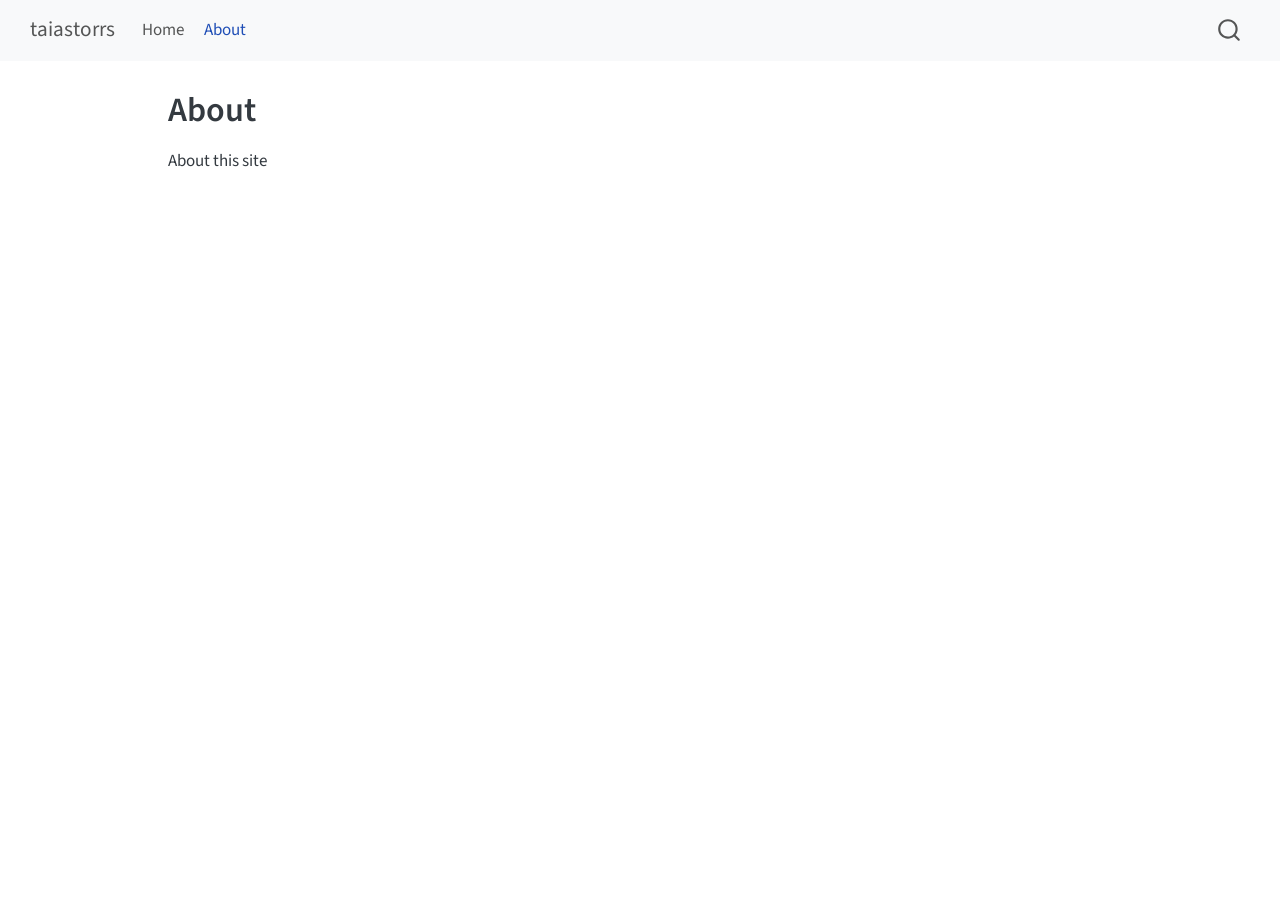
==== docs/about.html @ d78a438f "Initial commit" ====
<!DOCTYPE html>
<html xmlns="http://www.w3.org/1999/xhtml" lang="en" xml:lang="en"><head>

<meta charset="utf-8">
<meta name="generator" content="quarto-1.8.26">

<meta name="viewport" content="width=device-width, initial-scale=1.0, user-scalable=yes">


<title>About – taiastorrs</title>
<style>
code{white-space: pre-wrap;}
span.smallcaps{font-variant: small-caps;}
div.columns{display: flex; gap: min(4vw, 1.5em);}
div.column{flex: auto; overflow-x: auto;}
div.hanging-indent{margin-left: 1.5em; text-indent: -1.5em;}
ul.task-list{list-style: none;}
ul.task-list li input[type="checkbox"] {
  width: 0.8em;
  margin: 0 0.8em 0.2em -1em; /* quarto-specific, see https://github.com/quarto-dev/quarto-cli/issues/4556 */ 
  vertical-align: middle;
}
</style>


<script src="site_libs/quarto-nav/quarto-nav.js"></script>
<script src="site_libs/quarto-nav/headroom.min.js"></script>
<script src="site_libs/clipboard/clipboard.min.js"></script>
<script src="site_libs/quarto-search/autocomplete.umd.js"></script>
<script src="site_libs/quarto-search/fuse.min.js"></script>
<script src="site_libs/quarto-search/quarto-search.js"></script>
<meta name="quarto:offset" content="./">
<script src="site_libs/quarto-html/quarto.js" type="module"></script>
<script src="site_libs/quarto-html/tabsets/tabsets.js" type="module"></script>
<script src="site_libs/quarto-html/axe/axe-check.js" type="module"></script>
<script src="site_libs/quarto-html/popper.min.js"></script>
<script src="site_libs/quarto-html/tippy.umd.min.js"></script>
<script src="site_libs/quarto-html/anchor.min.js"></script>
<link href="site_libs/quarto-html/tippy.css" rel="stylesheet">
<link href="site_libs/quarto-html/quarto-syntax-highlighting-587c61ba64f3a5504c4d52d930310e48.css" rel="stylesheet" id="quarto-text-highlighting-styles">
<script src="site_libs/bootstrap/bootstrap.min.js"></script>
<link href="site_libs/bootstrap/bootstrap-icons.css" rel="stylesheet">
<link href="site_libs/bootstrap/bootstrap-5b4ad623e5705c0698d39aec6f10cf02.min.css" rel="stylesheet" append-hash="true" id="quarto-bootstrap" data-mode="light">
<script id="quarto-search-options" type="application/json">{
  "location": "navbar",
  "copy-button": false,
  "collapse-after": 3,
  "panel-placement": "end",
  "type": "overlay",
  "limit": 50,
  "keyboard-shortcut": [
    "f",
    "/",
    "s"
  ],
  "show-item-context": false,
  "language": {
    "search-no-results-text": "No results",
    "search-matching-documents-text": "matching documents",
    "search-copy-link-title": "Copy link to search",
    "search-hide-matches-text": "Hide additional matches",
    "search-more-match-text": "more match in this document",
    "search-more-matches-text": "more matches in this document",
    "search-clear-button-title": "Clear",
    "search-text-placeholder": "",
    "search-detached-cancel-button-title": "Cancel",
    "search-submit-button-title": "Submit",
    "search-label": "Search"
  }
}</script>


<link rel="stylesheet" href="styles.css">
</head>

<body class="nav-fixed quarto-light">

<div id="quarto-search-results"></div>
  <header id="quarto-header" class="headroom fixed-top">
    <nav class="navbar navbar-expand-lg " data-bs-theme="dark">
      <div class="navbar-container container-fluid">
      <div class="navbar-brand-container mx-auto">
    <a class="navbar-brand" href="./index.html">
    <span class="navbar-title">taiastorrs</span>
    </a>
  </div>
            <div id="quarto-search" class="" title="Search"></div>
          <button class="navbar-toggler" type="button" data-bs-toggle="collapse" data-bs-target="#navbarCollapse" aria-controls="navbarCollapse" role="menu" aria-expanded="false" aria-label="Toggle navigation" onclick="if (window.quartoToggleHeadroom) { window.quartoToggleHeadroom(); }">
  <span class="navbar-toggler-icon"></span>
</button>
          <div class="collapse navbar-collapse" id="navbarCollapse">
            <ul class="navbar-nav navbar-nav-scroll me-auto">
  <li class="nav-item">
    <a class="nav-link" href="./index.html"> 
<span class="menu-text">Home</span></a>
  </li>  
  <li class="nav-item">
    <a class="nav-link active" href="./about.html" aria-current="page"> 
<span class="menu-text">About</span></a>
  </li>  
</ul>
          </div> <!-- /navcollapse -->
            <div class="quarto-navbar-tools">
</div>
      </div> <!-- /container-fluid -->
    </nav>
</header>
<!-- content -->
<div id="quarto-content" class="quarto-container page-columns page-rows-contents page-layout-article page-navbar">
<!-- sidebar -->
<!-- margin-sidebar -->
    <div id="quarto-margin-sidebar" class="sidebar margin-sidebar zindex-bottom">
        
    </div>
<!-- main -->
<main class="content" id="quarto-document-content">

<header id="title-block-header" class="quarto-title-block default">
<div class="quarto-title">
<h1 class="title">About</h1>
</div>



<div class="quarto-title-meta">

    
  
    
  </div>
  


</header>


<p>About this site</p>



</main> <!-- /main -->
<script id="quarto-html-after-body" type="application/javascript">
  window.document.addEventListener("DOMContentLoaded", function (event) {
    const icon = "";
    const anchorJS = new window.AnchorJS();
    anchorJS.options = {
      placement: 'right',
      icon: icon
    };
    anchorJS.add('.anchored');
    const isCodeAnnotation = (el) => {
      for (const clz of el.classList) {
        if (clz.startsWith('code-annotation-')) {                     
          return true;
        }
      }
      return false;
    }
    const onCopySuccess = function(e) {
      // button target
      const button = e.trigger;
      // don't keep focus
      button.blur();
      // flash "checked"
      button.classList.add('code-copy-button-checked');
      var currentTitle = button.getAttribute("title");
      button.setAttribute("title", "Copied!");
      let tooltip;
      if (window.bootstrap) {
        button.setAttribute("data-bs-toggle", "tooltip");
        button.setAttribute("data-bs-placement", "left");
        button.setAttribute("data-bs-title", "Copied!");
        tooltip = new bootstrap.Tooltip(button, 
          { trigger: "manual", 
            customClass: "code-copy-button-tooltip",
            offset: [0, -8]});
        tooltip.show();    
      }
      setTimeout(function() {
        if (tooltip) {
          tooltip.hide();
          button.removeAttribute("data-bs-title");
          button.removeAttribute("data-bs-toggle");
          button.removeAttribute("data-bs-placement");
        }
        button.setAttribute("title", currentTitle);
        button.classList.remove('code-copy-button-checked');
      }, 1000);
      // clear code selection
      e.clearSelection();
    }
    const getTextToCopy = function(trigger) {
      const outerScaffold = trigger.parentElement.cloneNode(true);
      const codeEl = outerScaffold.querySelector('code');
      for (const childEl of codeEl.children) {
        if (isCodeAnnotation(childEl)) {
          childEl.remove();
        }
      }
      return codeEl.innerText;
    }
    const clipboard = new window.ClipboardJS('.code-copy-button:not([data-in-quarto-modal])', {
      text: getTextToCopy
    });
    clipboard.on('success', onCopySuccess);
    if (window.document.getElementById('quarto-embedded-source-code-modal')) {
      const clipboardModal = new window.ClipboardJS('.code-copy-button[data-in-quarto-modal]', {
        text: getTextToCopy,
        container: window.document.getElementById('quarto-embedded-source-code-modal')
      });
      clipboardModal.on('success', onCopySuccess);
    }
      var localhostRegex = new RegExp(/^(?:http|https):\/\/localhost\:?[0-9]*\//);
      var mailtoRegex = new RegExp(/^mailto:/);
        var filterRegex = new RegExp('/' + window.location.host + '/');
      var isInternal = (href) => {
          return filterRegex.test(href) || localhostRegex.test(href) || mailtoRegex.test(href);
      }
      // Inspect non-navigation links and adorn them if external
     var links = window.document.querySelectorAll('a[href]:not(.nav-link):not(.navbar-brand):not(.toc-action):not(.sidebar-link):not(.sidebar-item-toggle):not(.pagination-link):not(.no-external):not([aria-hidden]):not(.dropdown-item):not(.quarto-navigation-tool):not(.about-link)');
      for (var i=0; i<links.length; i++) {
        const link = links[i];
        if (!isInternal(link.href)) {
          // undo the damage that might have been done by quarto-nav.js in the case of
          // links that we want to consider external
          if (link.dataset.originalHref !== undefined) {
            link.href = link.dataset.originalHref;
          }
        }
      }
    function tippyHover(el, contentFn, onTriggerFn, onUntriggerFn) {
      const config = {
        allowHTML: true,
        maxWidth: 500,
        delay: 100,
        arrow: false,
        appendTo: function(el) {
            return el.parentElement;
        },
        interactive: true,
        interactiveBorder: 10,
        theme: 'quarto',
        placement: 'bottom-start',
      };
      if (contentFn) {
        config.content = contentFn;
      }
      if (onTriggerFn) {
        config.onTrigger = onTriggerFn;
      }
      if (onUntriggerFn) {
        config.onUntrigger = onUntriggerFn;
      }
      window.tippy(el, config); 
    }
    const noterefs = window.document.querySelectorAll('a[role="doc-noteref"]');
    for (var i=0; i<noterefs.length; i++) {
      const ref = noterefs[i];
      tippyHover(ref, function() {
        // use id or data attribute instead here
        let href = ref.getAttribute('data-footnote-href') || ref.getAttribute('href');
        try { href = new URL(href).hash; } catch {}
        const id = href.replace(/^#\/?/, "");
        const note = window.document.getElementById(id);
        if (note) {
          return note.innerHTML;
        } else {
          return "";
        }
      });
    }
    const xrefs = window.document.querySelectorAll('a.quarto-xref');
    const processXRef = (id, note) => {
      // Strip column container classes
      const stripColumnClz = (el) => {
        el.classList.remove("page-full", "page-columns");
        if (el.children) {
          for (const child of el.children) {
            stripColumnClz(child);
          }
        }
      }
      stripColumnClz(note)
      if (id === null || id.startsWith('sec-')) {
        // Special case sections, only their first couple elements
        const container = document.createElement("div");
        if (note.children && note.children.length > 2) {
          container.appendChild(note.children[0].cloneNode(true));
          for (let i = 1; i < note.children.length; i++) {
            const child = note.children[i];
            if (child.tagName === "P" && child.innerText === "") {
              continue;
            } else {
              container.appendChild(child.cloneNode(true));
              break;
            }
          }
          if (window.Quarto?.typesetMath) {
            window.Quarto.typesetMath(container);
          }
          return container.innerHTML
        } else {
          if (window.Quarto?.typesetMath) {
            window.Quarto.typesetMath(note);
          }
          return note.innerHTML;
        }
      } else {
        // Remove any anchor links if they are present
        const anchorLink = note.querySelector('a.anchorjs-link');
        if (anchorLink) {
          anchorLink.remove();
        }
        if (window.Quarto?.typesetMath) {
          window.Quarto.typesetMath(note);
        }
        if (note.classList.contains("callout")) {
          return note.outerHTML;
        } else {
          return note.innerHTML;
        }
      }
    }
    for (var i=0; i<xrefs.length; i++) {
      const xref = xrefs[i];
      tippyHover(xref, undefined, function(instance) {
        instance.disable();
        let url = xref.getAttribute('href');
        let hash = undefined; 
        if (url.startsWith('#')) {
          hash = url;
        } else {
          try { hash = new URL(url).hash; } catch {}
        }
        if (hash) {
          const id = hash.replace(/^#\/?/, "");
          const note = window.document.getElementById(id);
          if (note !== null) {
            try {
              const html = processXRef(id, note.cloneNode(true));
              instance.setContent(html);
            } finally {
              instance.enable();
              instance.show();
            }
          } else {
            // See if we can fetch this
            fetch(url.split('#')[0])
            .then(res => res.text())
            .then(html => {
              const parser = new DOMParser();
              const htmlDoc = parser.parseFromString(html, "text/html");
              const note = htmlDoc.getElementById(id);
              if (note !== null) {
                const html = processXRef(id, note);
                instance.setContent(html);
              } 
            }).finally(() => {
              instance.enable();
              instance.show();
            });
          }
        } else {
          // See if we can fetch a full url (with no hash to target)
          // This is a special case and we should probably do some content thinning / targeting
          fetch(url)
          .then(res => res.text())
          .then(html => {
            const parser = new DOMParser();
            const htmlDoc = parser.parseFromString(html, "text/html");
            const note = htmlDoc.querySelector('main.content');
            if (note !== null) {
              // This should only happen for chapter cross references
              // (since there is no id in the URL)
              // remove the first header
              if (note.children.length > 0 && note.children[0].tagName === "HEADER") {
                note.children[0].remove();
              }
              const html = processXRef(null, note);
              instance.setContent(html);
            } 
          }).finally(() => {
            instance.enable();
            instance.show();
          });
        }
      }, function(instance) {
      });
    }
        let selectedAnnoteEl;
        const selectorForAnnotation = ( cell, annotation) => {
          let cellAttr = 'data-code-cell="' + cell + '"';
          let lineAttr = 'data-code-annotation="' +  annotation + '"';
          const selector = 'span[' + cellAttr + '][' + lineAttr + ']';
          return selector;
        }
        const selectCodeLines = (annoteEl) => {
          const doc = window.document;
          const targetCell = annoteEl.getAttribute("data-target-cell");
          const targetAnnotation = annoteEl.getAttribute("data-target-annotation");
          const annoteSpan = window.document.querySelector(selectorForAnnotation(targetCell, targetAnnotation));
          const lines = annoteSpan.getAttribute("data-code-lines").split(",");
          const lineIds = lines.map((line) => {
            return targetCell + "-" + line;
          })
          let top = null;
          let height = null;
          let parent = null;
          if (lineIds.length > 0) {
              //compute the position of the single el (top and bottom and make a div)
              const el = window.document.getElementById(lineIds[0]);
              top = el.offsetTop;
              height = el.offsetHeight;
              parent = el.parentElement.parentElement;
            if (lineIds.length > 1) {
              const lastEl = window.document.getElementById(lineIds[lineIds.length - 1]);
              const bottom = lastEl.offsetTop + lastEl.offsetHeight;
              height = bottom - top;
            }
            if (top !== null && height !== null && parent !== null) {
              // cook up a div (if necessary) and position it 
              let div = window.document.getElementById("code-annotation-line-highlight");
              if (div === null) {
                div = window.document.createElement("div");
                div.setAttribute("id", "code-annotation-line-highlight");
                div.style.position = 'absolute';
                parent.appendChild(div);
              }
              div.style.top = top - 2 + "px";
              div.style.height = height + 4 + "px";
              div.style.left = 0;
              let gutterDiv = window.document.getElementById("code-annotation-line-highlight-gutter");
              if (gutterDiv === null) {
                gutterDiv = window.document.createElement("div");
                gutterDiv.setAttribute("id", "code-annotation-line-highlight-gutter");
                gutterDiv.style.position = 'absolute';
                const codeCell = window.document.getElementById(targetCell);
                const gutter = codeCell.querySelector('.code-annotation-gutter');
                gutter.appendChild(gutterDiv);
              }
              gutterDiv.style.top = top - 2 + "px";
              gutterDiv.style.height = height + 4 + "px";
            }
            selectedAnnoteEl = annoteEl;
          }
        };
        const unselectCodeLines = () => {
          const elementsIds = ["code-annotation-line-highlight", "code-annotation-line-highlight-gutter"];
          elementsIds.forEach((elId) => {
            const div = window.document.getElementById(elId);
            if (div) {
              div.remove();
            }
          });
          selectedAnnoteEl = undefined;
        };
          // Handle positioning of the toggle
      window.addEventListener(
        "resize",
        throttle(() => {
          elRect = undefined;
          if (selectedAnnoteEl) {
            selectCodeLines(selectedAnnoteEl);
          }
        }, 10)
      );
      function throttle(fn, ms) {
      let throttle = false;
      let timer;
        return (...args) => {
          if(!throttle) { // first call gets through
              fn.apply(this, args);
              throttle = true;
          } else { // all the others get throttled
              if(timer) clearTimeout(timer); // cancel #2
              timer = setTimeout(() => {
                fn.apply(this, args);
                timer = throttle = false;
              }, ms);
          }
        };
      }
        // Attach click handler to the DT
        const annoteDls = window.document.querySelectorAll('dt[data-target-cell]');
        for (const annoteDlNode of annoteDls) {
          annoteDlNode.addEventListener('click', (event) => {
            const clickedEl = event.target;
            if (clickedEl !== selectedAnnoteEl) {
              unselectCodeLines();
              const activeEl = window.document.querySelector('dt[data-target-cell].code-annotation-active');
              if (activeEl) {
                activeEl.classList.remove('code-annotation-active');
              }
              selectCodeLines(clickedEl);
              clickedEl.classList.add('code-annotation-active');
            } else {
              // Unselect the line
              unselectCodeLines();
              clickedEl.classList.remove('code-annotation-active');
            }
          });
        }
    const findCites = (el) => {
      const parentEl = el.parentElement;
      if (parentEl) {
        const cites = parentEl.dataset.cites;
        if (cites) {
          return {
            el,
            cites: cites.split(' ')
          };
        } else {
          return findCites(el.parentElement)
        }
      } else {
        return undefined;
      }
    };
    var bibliorefs = window.document.querySelectorAll('a[role="doc-biblioref"]');
    for (var i=0; i<bibliorefs.length; i++) {
      const ref = bibliorefs[i];
      const citeInfo = findCites(ref);
      if (citeInfo) {
        tippyHover(citeInfo.el, function() {
          var popup = window.document.createElement('div');
          citeInfo.cites.forEach(function(cite) {
            var citeDiv = window.document.createElement('div');
            citeDiv.classList.add('hanging-indent');
            citeDiv.classList.add('csl-entry');
            var biblioDiv = window.document.getElementById('ref-' + cite);
            if (biblioDiv) {
              citeDiv.innerHTML = biblioDiv.innerHTML;
            }
            popup.appendChild(citeDiv);
          });
          return popup.innerHTML;
        });
      }
    }
  });
  </script>
</div> <!-- /content -->




</body></html>
---- docs/site_libs/quarto-html/tippy.css ----
.tippy-box[data-animation=fade][data-state=hidden]{opacity:0}[data-tippy-root]{max-width:calc(100vw - 10px)}.tippy-box{position:relative;background-color:#333;color:#fff;border-radius:4px;font-size:14px;line-height:1.4;white-space:normal;outline:0;transition-property:transform,visibility,opacity}.tippy-box[data-placement^=top]>.tippy-arrow{bottom:0}.tippy-box[data-placement^=top]>.tippy-arrow:before{bottom:-7px;left:0;border-width:8px 8px 0;border-top-color:initial;transform-origin:center top}.tippy-box[data-placement^=bottom]>.tippy-arrow{top:0}.tippy-box[data-placement^=bottom]>.tippy-arrow:before{top:-7px;left:0;border-width:0 8px 8px;border-bottom-color:initial;transform-origin:center bottom}.tippy-box[data-placement^=left]>.tippy-arrow{right:0}.tippy-box[data-placement^=left]>.tippy-arrow:before{border-width:8px 0 8px 8px;border-left-color:initial;right:-7px;transform-origin:center left}.tippy-box[data-placement^=right]>.tippy-arrow{left:0}.tippy-box[data-placement^=right]>.tippy-arrow:before{left:-7px;border-width:8px 8px 8px 0;border-right-color:initial;transform-origin:center right}.tippy-box[data-inertia][data-state=visible]{transition-timing-function:cubic-bezier(.54,1.5,.38,1.11)}.tippy-arrow{width:16px;height:16px;color:#333}.tippy-arrow:before{content:"";position:absolute;border-color:transparent;border-style:solid}.tippy-content{position:relative;padding:5px 9px;z-index:1}
---- docs/site_libs/quarto-html/quarto-syntax-highlighting-587c61ba64f3a5504c4d52d930310e48.css ----
/* quarto syntax highlight colors */
:root {
  --quarto-hl-ot-color: #003B4F;
  --quarto-hl-at-color: #657422;
  --quarto-hl-ss-color: #20794D;
  --quarto-hl-an-color: #5E5E5E;
  --quarto-hl-fu-color: #4758AB;
  --quarto-hl-st-color: #20794D;
  --quarto-hl-cf-color: #003B4F;
  --quarto-hl-op-color: #5E5E5E;
  --quarto-hl-er-color: #AD0000;
  --quarto-hl-bn-color: #AD0000;
  --quarto-hl-al-color: #AD0000;
  --quarto-hl-va-color: #111111;
  --quarto-hl-bu-color: inherit;
  --quarto-hl-ex-color: inherit;
  --quarto-hl-pp-color: #AD0000;
  --quarto-hl-in-color: #5E5E5E;
  --quarto-hl-vs-color: #20794D;
  --quarto-hl-wa-color: #5E5E5E;
  --quarto-hl-do-color: #5E5E5E;
  --quarto-hl-im-color: #00769E;
  --quarto-hl-ch-color: #20794D;
  --quarto-hl-dt-color: #AD0000;
  --quarto-hl-fl-color: #AD0000;
  --quarto-hl-co-color: #5E5E5E;
  --quarto-hl-cv-color: #5E5E5E;
  --quarto-hl-cn-color: #8f5902;
  --quarto-hl-sc-color: #5E5E5E;
  --quarto-hl-dv-color: #AD0000;
  --quarto-hl-kw-color: #003B4F;
}

/* other quarto variables */
:root {
  --quarto-font-monospace: SFMono-Regular, Menlo, Monaco, Consolas, "Liberation Mono", "Courier New", monospace;
}

/* syntax highlight based on Pandoc's rules */
pre > code.sourceCode > span {
  color: #003B4F;
}

code.sourceCode > span {
  color: #003B4F;
}

div.sourceCode,
div.sourceCode pre.sourceCode {
  color: #003B4F;
}

/* Normal */
code span {
  color: #003B4F;
}

/* Alert */
code span.al {
  color: #AD0000;
  font-style: inherit;
}

/* Annotation */
code span.an {
  color: #5E5E5E;
  font-style: inherit;
}

/* Attribute */
code span.at {
  color: #657422;
  font-style: inherit;
}

/* BaseN */
code span.bn {
  color: #AD0000;
  font-style: inherit;
}

/* BuiltIn */
code span.bu {
  font-style: inherit;
}

/* ControlFlow */
code span.cf {
  color: #003B4F;
  font-weight: bold;
  font-style: inherit;
}

/* Char */
code span.ch {
  color: #20794D;
  font-style: inherit;
}

/* Constant */
code span.cn {
  color: #8f5902;
  font-style: inherit;
}

/* Comment */
code span.co {
  color: #5E5E5E;
  font-style: inherit;
}

/* CommentVar */
code span.cv {
  color: #5E5E5E;
  font-style: italic;
}

/* Documentation */
code span.do {
  color: #5E5E5E;
  font-style: italic;
}

/* DataType */
code span.dt {
  color: #AD0000;
  font-style: inherit;
}

/* DecVal */
code span.dv {
  color: #AD0000;
  font-style: inherit;
}

/* Error */
code span.er {
  color: #AD0000;
  font-style: inherit;
}

/* Extension */
code span.ex {
  font-style: inherit;
}

/* Float */
code span.fl {
  color: #AD0000;
  font-style: inherit;
}

/* Function */
code span.fu {
  color: #4758AB;
  font-style: inherit;
}

/* Import */
code span.im {
  color: #00769E;
  font-style: inherit;
}

/* Information */
code span.in {
  color: #5E5E5E;
  font-style: inherit;
}

/* Keyword */
code span.kw {
  color: #003B4F;
  font-weight: bold;
  font-style: inherit;
}

/* Operator */
code span.op {
  color: #5E5E5E;
  font-style: inherit;
}

/* Other */
code span.ot {
  color: #003B4F;
  font-style: inherit;
}

/* Preprocessor */
code span.pp {
  color: #AD0000;
  font-style: inherit;
}

/* SpecialChar */
code span.sc {
  color: #5E5E5E;
  font-style: inherit;
}

/* SpecialString */
code span.ss {
  color: #20794D;
  font-style: inherit;
}

/* String */
code span.st {
  color: #20794D;
  font-style: inherit;
}

/* Variable */
code span.va {
  color: #111111;
  font-style: inherit;
}

/* VerbatimString */
code span.vs {
  color: #20794D;
  font-style: inherit;
}

/* Warning */
code span.wa {
  color: #5E5E5E;
  font-style: italic;
}

.prevent-inlining {
  content: "</";
}

/*# sourceMappingURL=2dce1cc6c82594539e1579de68416b47.css.map */
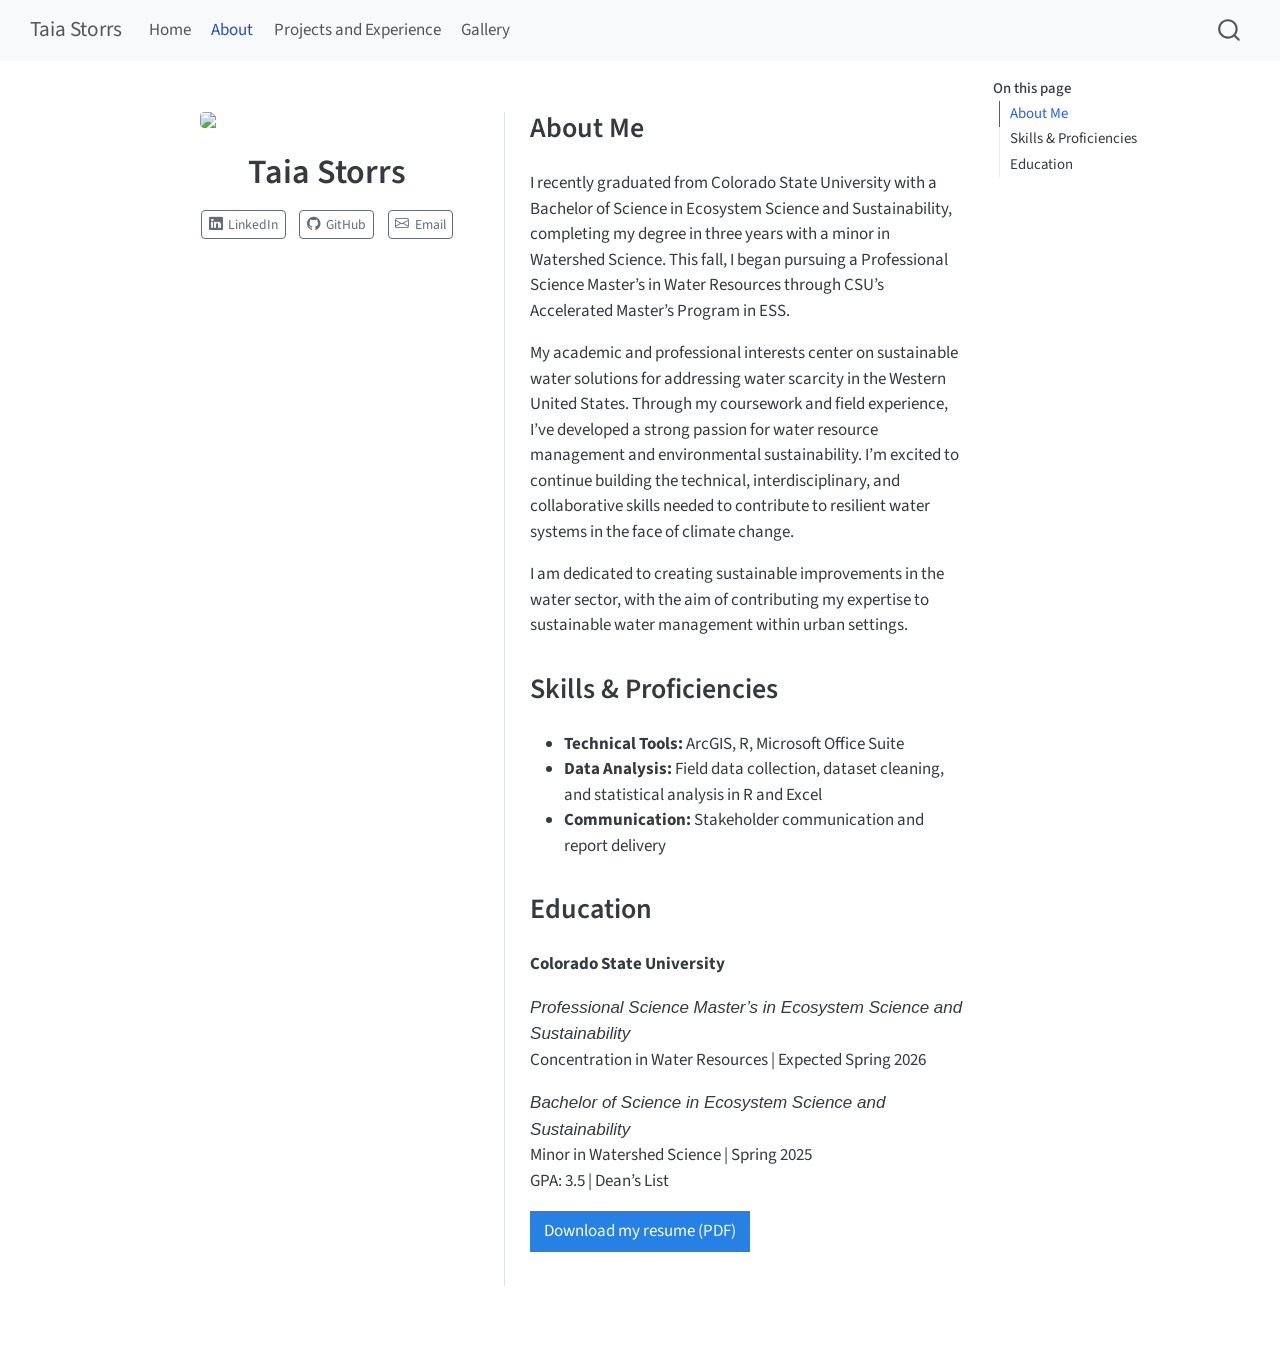
==== commit 99a2fab8: "Add professional landing page" ====
--- a/docs/about.html
+++ b/docs/about.html
@@ -7,7 +7,7 @@
 <meta name="viewport" content="width=device-width, initial-scale=1.0, user-scalable=yes">
 
 
-<title>About – taiastorrs</title>
+<title>Taia Storrs</title>
 <style>
 code{white-space: pre-wrap;}
 span.smallcaps{font-variant: small-caps;}
@@ -35,7 +35,6 @@
 <script src="site_libs/quarto-html/axe/axe-check.js" type="module"></script>
 <script src="site_libs/quarto-html/popper.min.js"></script>
 <script src="site_libs/quarto-html/tippy.umd.min.js"></script>
-<script src="site_libs/quarto-html/anchor.min.js"></script>
 <link href="site_libs/quarto-html/tippy.css" rel="stylesheet">
 <link href="site_libs/quarto-html/quarto-syntax-highlighting-587c61ba64f3a5504c4d52d930310e48.css" rel="stylesheet" id="quarto-text-highlighting-styles">
 <script src="site_libs/bootstrap/bootstrap.min.js"></script>
@@ -81,7 +80,7 @@
       <div class="navbar-container container-fluid">
       <div class="navbar-brand-container mx-auto">
     <a class="navbar-brand" href="./index.html">
-    <span class="navbar-title">taiastorrs</span>
+    <span class="navbar-title">Taia Storrs</span>
     </a>
   </div>
             <div id="quarto-search" class="" title="Search"></div>
@@ -98,6 +97,14 @@
     <a class="nav-link active" href="./about.html" aria-current="page"> 
 <span class="menu-text">About</span></a>
   </li>  
+  <li class="nav-item">
+    <a class="nav-link" href="./projects.html"> 
+<span class="menu-text">Projects and Experience</span></a>
+  </li>  
+  <li class="nav-item">
+    <a class="nav-link" href="./gallery.html"> 
+<span class="menu-text">Gallery</span></a>
+  </li>  
 </ul>
           </div> <!-- /navcollapse -->
             <div class="quarto-navbar-tools">
@@ -109,45 +116,76 @@
 <div id="quarto-content" class="quarto-container page-columns page-rows-contents page-layout-article page-navbar">
 <!-- sidebar -->
 <!-- margin-sidebar -->
-    <div id="quarto-margin-sidebar" class="sidebar margin-sidebar zindex-bottom">
-        
+    <div id="quarto-margin-sidebar" class="sidebar margin-sidebar">
+        <nav id="TOC" role="doc-toc" class="toc-active">
+    <h2 id="toc-title">On this page</h2>
+  <ul>
+  <li><a href="#about-me" id="toc-about-me" class="nav-link active" data-scroll-target="#about-me">About Me</a></li>
+  <li><a href="#skills-proficiencies" id="toc-skills-proficiencies" class="nav-link" data-scroll-target="#skills-proficiencies">Skills &amp; Proficiencies</a></li>
+  <li><a href="#education" id="toc-education" class="nav-link" data-scroll-target="#education">Education</a></li>
+  </ul>
+</nav>
     </div>
 <!-- main -->
-<main class="content" id="quarto-document-content">
-
+<div class="quarto-about-trestles">
+  <div class="about-entity">
+    <img src="grad.JPG" class="about-image
+  rounded " style="width: 15em;">
 <header id="title-block-header" class="quarto-title-block default">
 <div class="quarto-title">
-<h1 class="title">About</h1>
+<h1 class="title">Taia Storrs</h1>
 </div>
-
-
-
 <div class="quarto-title-meta">
-
-    
-  
-    
   </div>
-  
-
-
 </header>
-
-
-<p>About this site</p>
-
-
-
-</main> <!-- /main -->
+    <div class="about-links">
+  <a href="https://www.linkedin.com/in/taiastorrs" class="about-link" rel="" target="">
+    <i class="bi bi-linkedin"></i>
+     <span class="about-link-text">LinkedIn</span>
+  </a>
+  <a href="https://github.com/taiastorrs" class="about-link" rel="" target="">
+    <i class="bi bi-github"></i>
+     <span class="about-link-text">GitHub</span>
+  </a>
+  <a href="mailto:taiastorrs@gmail.com" class="about-link" rel="" target="">
+    <i class="bi bi-envelope"></i>
+     <span class="about-link-text">Email</span>
+  </a>
+</div>
+  </div>
+  <div class="about-contents"><main class="content" id="quarto-document-content">
+
+<section id="about-me" class="level2">
+<h2 data-anchor-id="about-me">About Me</h2>
+<p>I recently graduated from Colorado State University with a Bachelor of Science in Ecosystem Science and Sustainability, completing my degree in three years with a minor in Watershed Science. This fall, I began pursuing a Professional Science Master’s in Water Resources through CSU’s Accelerated Master’s Program in ESS.</p>
+<p>My academic and professional interests center on sustainable water solutions for addressing water scarcity in the Western United States. Through my coursework and field experience, I’ve developed a strong passion for water resource management and environmental sustainability. I’m excited to continue building the technical, interdisciplinary, and collaborative skills needed to contribute to resilient water systems in the face of climate change.</p>
+<p>I am dedicated to creating sustainable improvements in the water sector, with the aim of contributing my expertise to sustainable water management within urban settings.</p>
+</section>
+<section id="skills-proficiencies" class="level2">
+<h2 data-anchor-id="skills-proficiencies">Skills &amp; Proficiencies</h2>
+<ul>
+<li><strong>Technical Tools:</strong> ArcGIS, R, Microsoft Office Suite</li>
+<li><strong>Data Analysis:</strong> Field data collection, dataset cleaning, and statistical analysis in R and Excel</li>
+<li><strong>Communication:</strong> Stakeholder communication and report delivery</li>
+</ul>
+</section>
+<section id="education" class="level2">
+<h2 data-anchor-id="education">Education</h2>
+<p><strong>Colorado State University</strong></p>
+<p><em>Professional Science Master’s in Ecosystem Science and Sustainability</em><br>
+Concentration in Water Resources | Expected Spring 2026</p>
+<p><em>Bachelor of Science in Ecosystem Science and Sustainability</em><br>
+Minor in Watershed Science | Spring 2025<br>
+GPA: 3.5 | Dean’s List</p>
+<p><a href="resume.pdf" class="btn btn-primary">Download my resume (PDF)</a></p>
+
+
+</section>
+</main></div>
+</div>
+ <!-- /main -->
 <script id="quarto-html-after-body" type="application/javascript">
   window.document.addEventListener("DOMContentLoaded", function (event) {
-    const icon = "";
-    const anchorJS = new window.AnchorJS();
-    anchorJS.options = {
-      placement: 'right',
-      icon: icon
-    };
-    anchorJS.add('.anchored');
     const isCodeAnnotation = (el) => {
       for (const clz of el.classList) {
         if (clz.startsWith('code-annotation-')) {                     
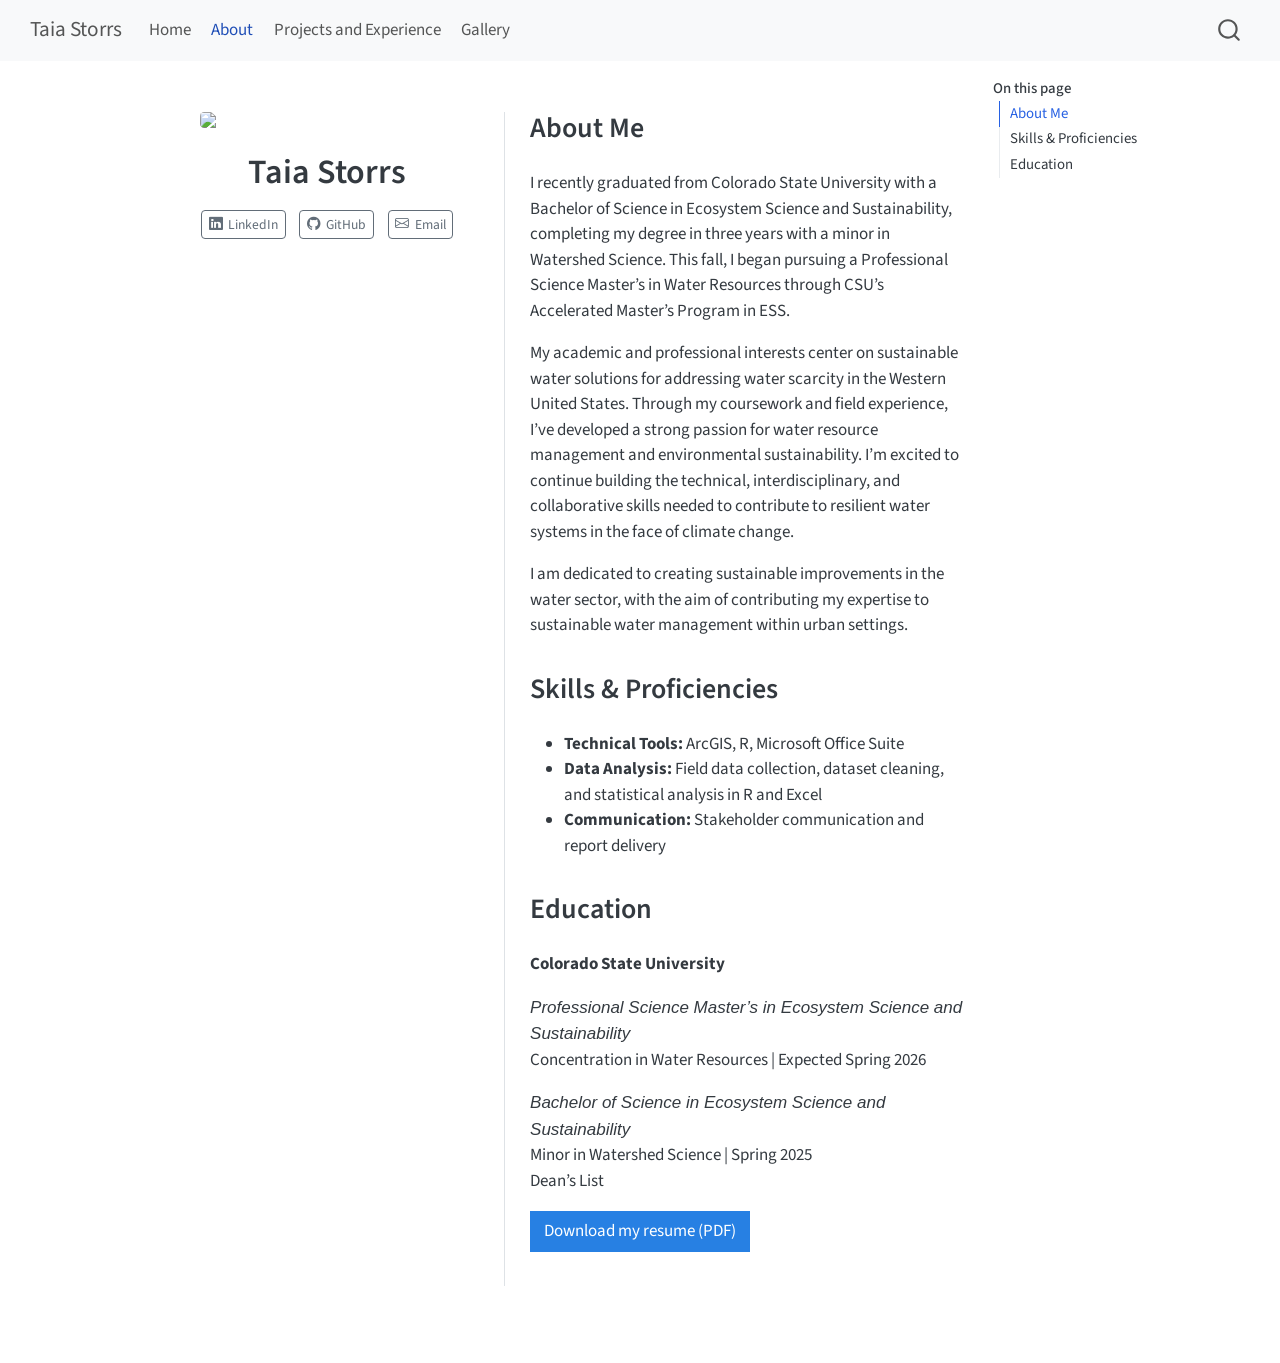
==== commit 4f15a49d: "Final Website" ====
--- a/docs/about.html
+++ b/docs/about.html
@@ -176,7 +176,7 @@
 Concentration in Water Resources | Expected Spring 2026</p>
 <p><em>Bachelor of Science in Ecosystem Science and Sustainability</em><br>
 Minor in Watershed Science | Spring 2025<br>
-GPA: 3.5 | Dean’s List</p>
+Dean’s List</p>
 <p><a href="resume.pdf" class="btn btn-primary">Download my resume (PDF)</a></p>
 
 
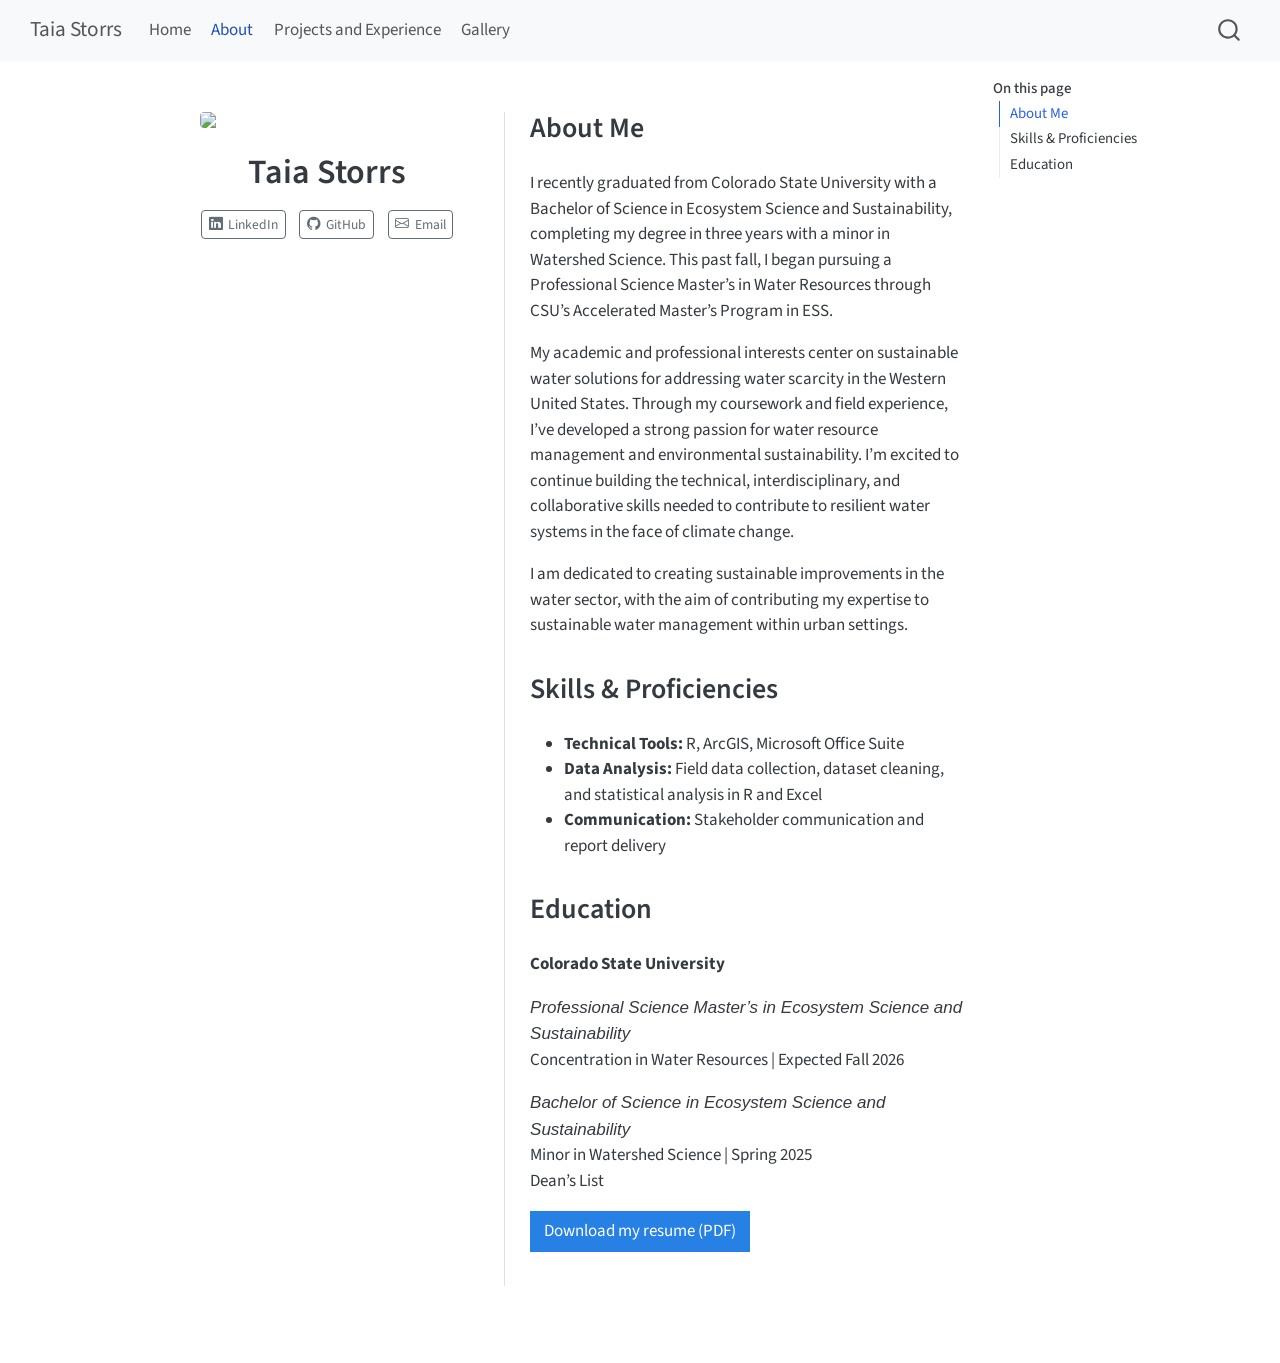
==== commit 87c5bd9e: "update website" ====
--- a/docs/about.html
+++ b/docs/about.html
@@ -157,14 +157,14 @@
 
 <section id="about-me" class="level2">
 <h2 data-anchor-id="about-me">About Me</h2>
-<p>I recently graduated from Colorado State University with a Bachelor of Science in Ecosystem Science and Sustainability, completing my degree in three years with a minor in Watershed Science. This fall, I began pursuing a Professional Science Master’s in Water Resources through CSU’s Accelerated Master’s Program in ESS.</p>
+<p>I recently graduated from Colorado State University with a Bachelor of Science in Ecosystem Science and Sustainability, completing my degree in three years with a minor in Watershed Science. This past fall, I began pursuing a Professional Science Master’s in Water Resources through CSU’s Accelerated Master’s Program in ESS.</p>
 <p>My academic and professional interests center on sustainable water solutions for addressing water scarcity in the Western United States. Through my coursework and field experience, I’ve developed a strong passion for water resource management and environmental sustainability. I’m excited to continue building the technical, interdisciplinary, and collaborative skills needed to contribute to resilient water systems in the face of climate change.</p>
 <p>I am dedicated to creating sustainable improvements in the water sector, with the aim of contributing my expertise to sustainable water management within urban settings.</p>
 </section>
 <section id="skills-proficiencies" class="level2">
 <h2 data-anchor-id="skills-proficiencies">Skills &amp; Proficiencies</h2>
 <ul>
-<li><strong>Technical Tools:</strong> ArcGIS, R, Microsoft Office Suite</li>
+<li><strong>Technical Tools:</strong> R, ArcGIS, Microsoft Office Suite</li>
 <li><strong>Data Analysis:</strong> Field data collection, dataset cleaning, and statistical analysis in R and Excel</li>
 <li><strong>Communication:</strong> Stakeholder communication and report delivery</li>
 </ul>
@@ -173,7 +173,7 @@
 <h2 data-anchor-id="education">Education</h2>
 <p><strong>Colorado State University</strong></p>
 <p><em>Professional Science Master’s in Ecosystem Science and Sustainability</em><br>
-Concentration in Water Resources | Expected Spring 2026</p>
+Concentration in Water Resources | Expected Fall 2026</p>
 <p><em>Bachelor of Science in Ecosystem Science and Sustainability</em><br>
 Minor in Watershed Science | Spring 2025<br>
 Dean’s List</p>
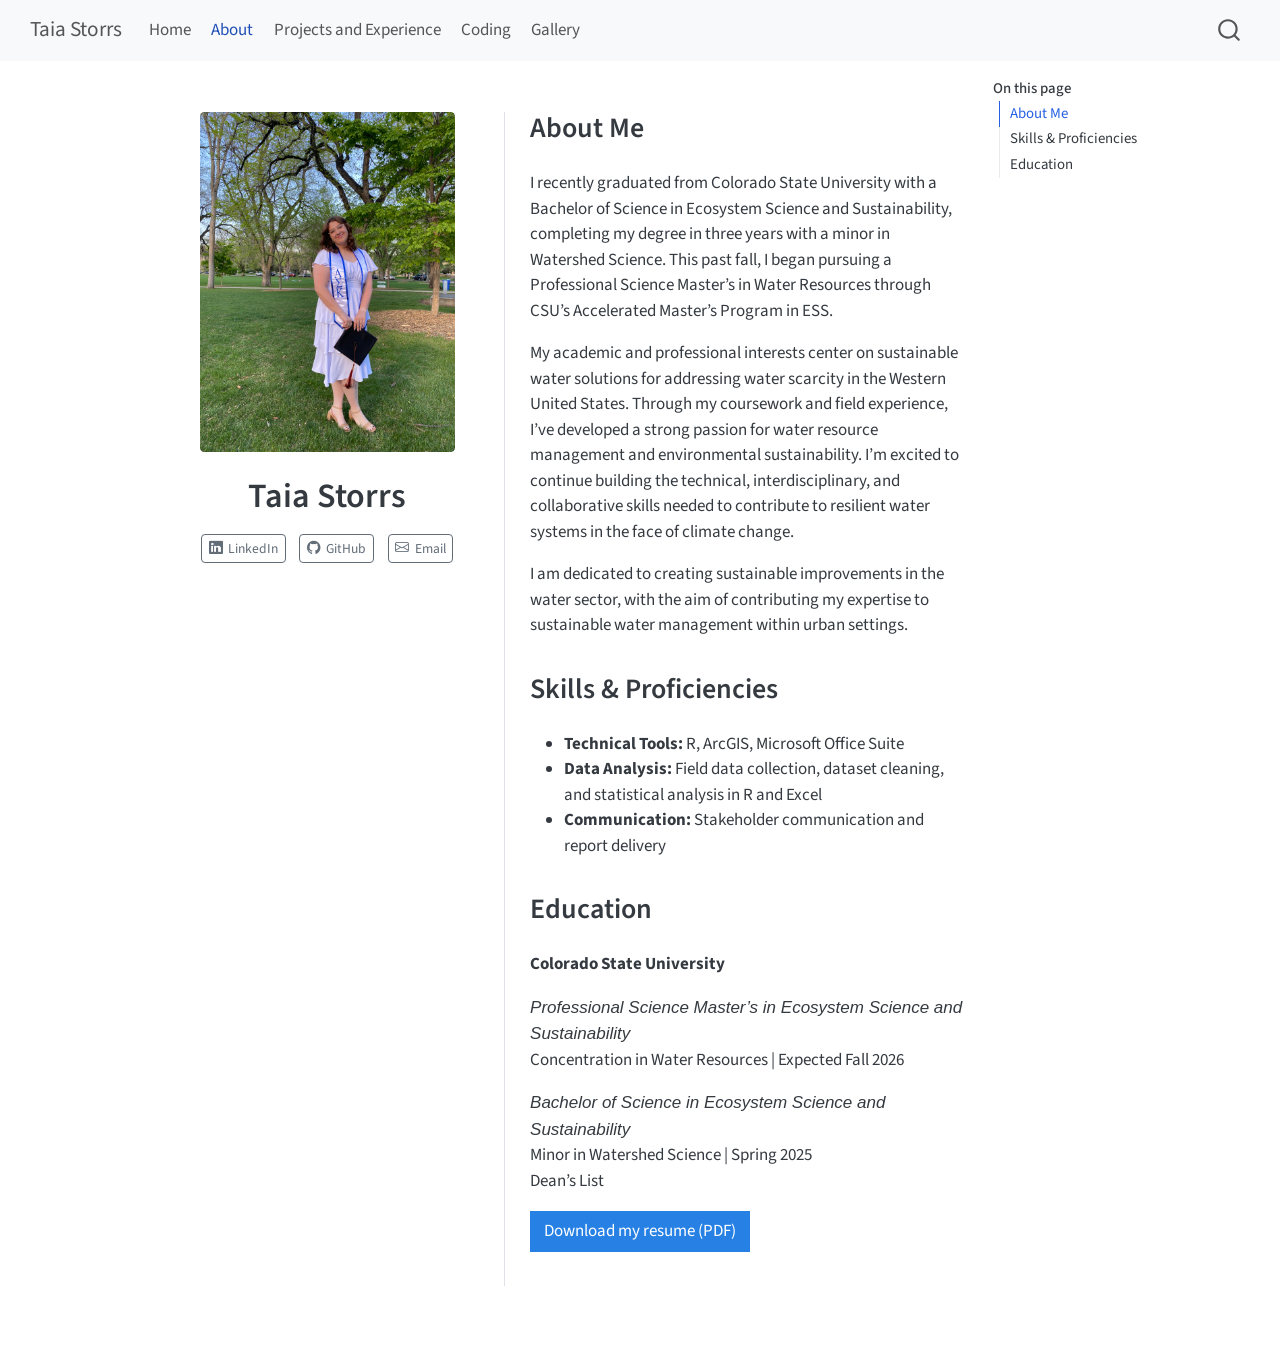
==== commit dcacca09: "Website updated 4/2026" ====
--- a/docs/about.html
+++ b/docs/about.html
@@ -100,6 +100,10 @@
   <li class="nav-item">
     <a class="nav-link" href="./projects.html"> 
 <span class="menu-text">Projects and Experience</span></a>
+  </li>  
+  <li class="nav-item">
+    <a class="nav-link" href="./coding.html"> 
+<span class="menu-text">Coding</span></a>
   </li>  
   <li class="nav-item">
     <a class="nav-link" href="./gallery.html"> 
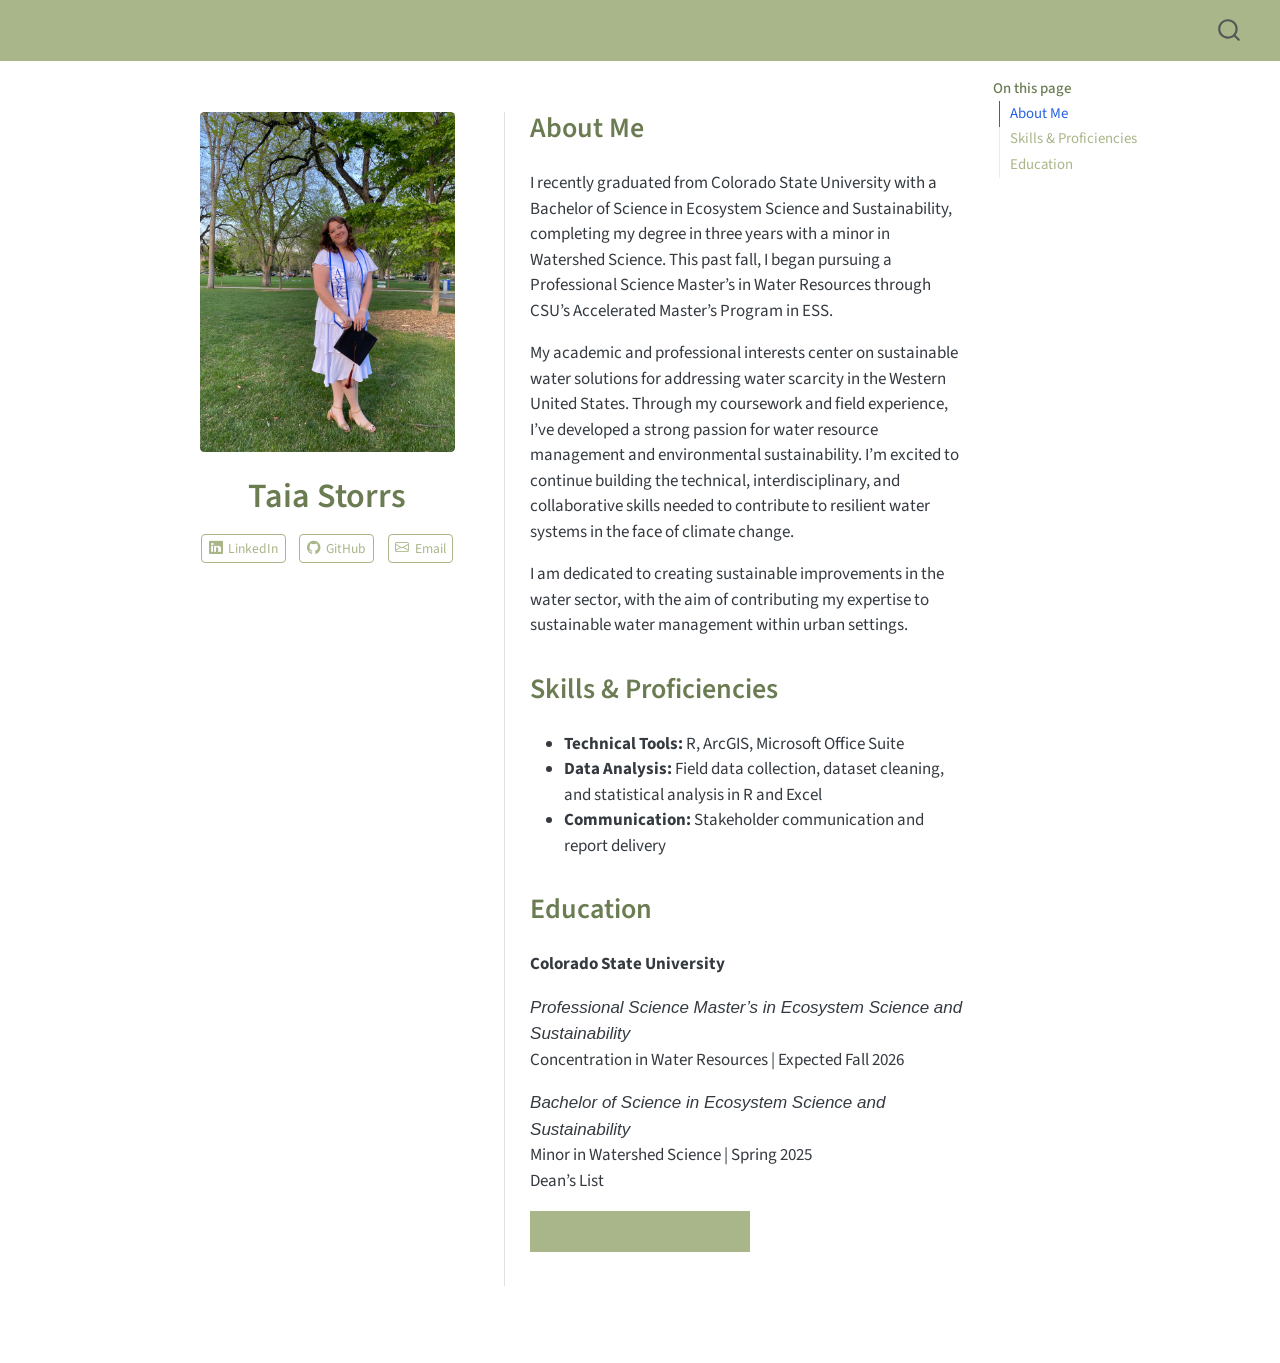
==== commit 39c9d899: "Add favicon" ====
--- a/docs/about.html
+++ b/docs/about.html
@@ -30,6 +30,7 @@
 <script src="site_libs/quarto-search/fuse.min.js"></script>
 <script src="site_libs/quarto-search/quarto-search.js"></script>
 <meta name="quarto:offset" content="./">
+<link href="./favicon.png" rel="icon" type="image/png">
 <script src="site_libs/quarto-html/quarto.js" type="module"></script>
 <script src="site_libs/quarto-html/tabsets/tabsets.js" type="module"></script>
 <script src="site_libs/quarto-html/axe/axe-check.js" type="module"></script>
--- a/docs/styles.css
+++ b/docs/styles.css
@@ -0,0 +1,25 @@
+/* css styles */
+/* css styles */
+.navbar {
+  background-color: #A9B689 !important;
+}
+.btn-primary {
+  background-color: #A9B689 !important;
+  border-color: #A9B689 !important;
+}
+
+.btn-outline-primary {
+  color: #A9B689 !important;
+  border-color: #A9B689 !important;
+}
+
+.btn-outline-primary:hover {
+  background-color: #A9B689 !important;
+  color: white !important;
+}
+h1, h2 {
+  color: #6b7c52;
+}
+a {
+  color: #A9B689 !important;
+}
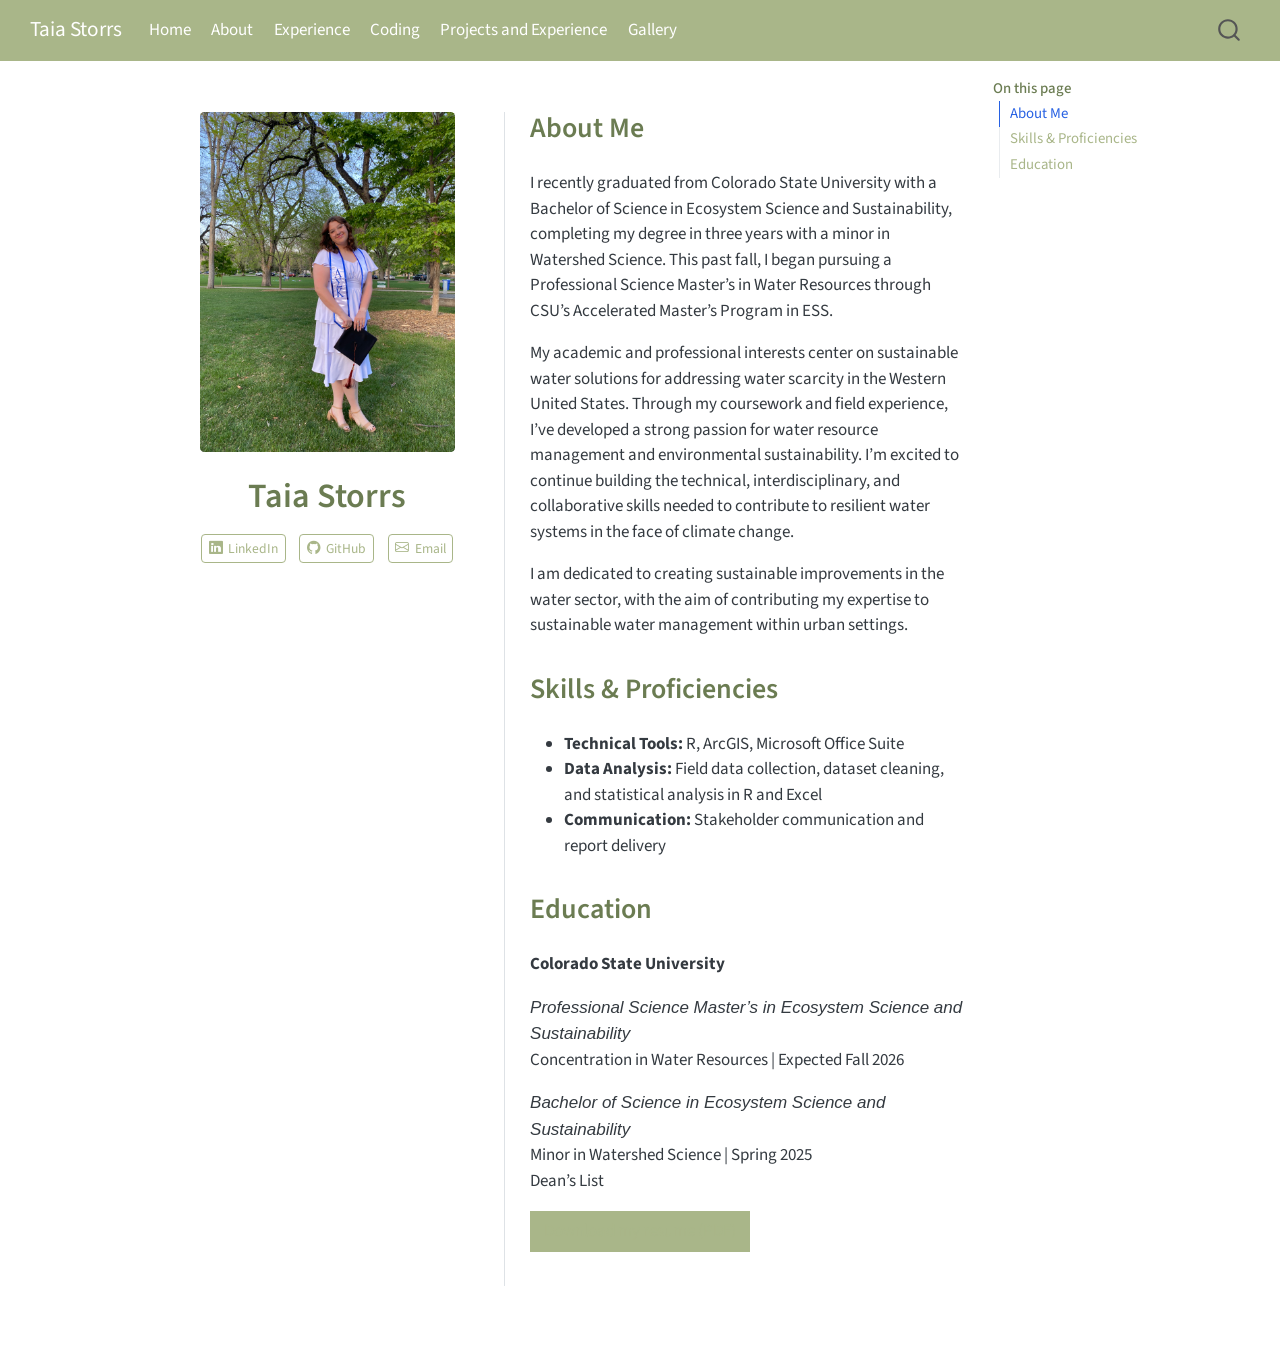
==== commit ec8d223f: "experience tab" ====
--- a/docs/about.html
+++ b/docs/about.html
@@ -99,12 +99,16 @@
 <span class="menu-text">About</span></a>
   </li>  
   <li class="nav-item">
-    <a class="nav-link" href="./projects.html"> 
-<span class="menu-text">Projects and Experience</span></a>
+    <a class="nav-link" href="./experience.html"> 
+<span class="menu-text">Experience</span></a>
   </li>  
   <li class="nav-item">
     <a class="nav-link" href="./coding.html"> 
 <span class="menu-text">Coding</span></a>
+  </li>  
+  <li class="nav-item">
+    <a class="nav-link" href="./projects.html"> 
+<span class="menu-text">Projects and Experience</span></a>
   </li>  
   <li class="nav-item">
     <a class="nav-link" href="./gallery.html"> 
--- a/docs/styles.css
+++ b/docs/styles.css
@@ -1,4 +1,3 @@
-/* css styles */
 /* css styles */
 .navbar {
   background-color: #A9B689 !important;
@@ -7,12 +6,10 @@
   background-color: #A9B689 !important;
   border-color: #A9B689 !important;
 }
-
 .btn-outline-primary {
   color: #A9B689 !important;
   border-color: #A9B689 !important;
 }
-
 .btn-outline-primary:hover {
   background-color: #A9B689 !important;
   color: white !important;
@@ -22,4 +19,10 @@
 }
 a {
   color: #A9B689 !important;
+}
+.navbar-nav .nav-link {
+  color: white !important;
+}
+.navbar-brand {
+  color: white !important;
 }
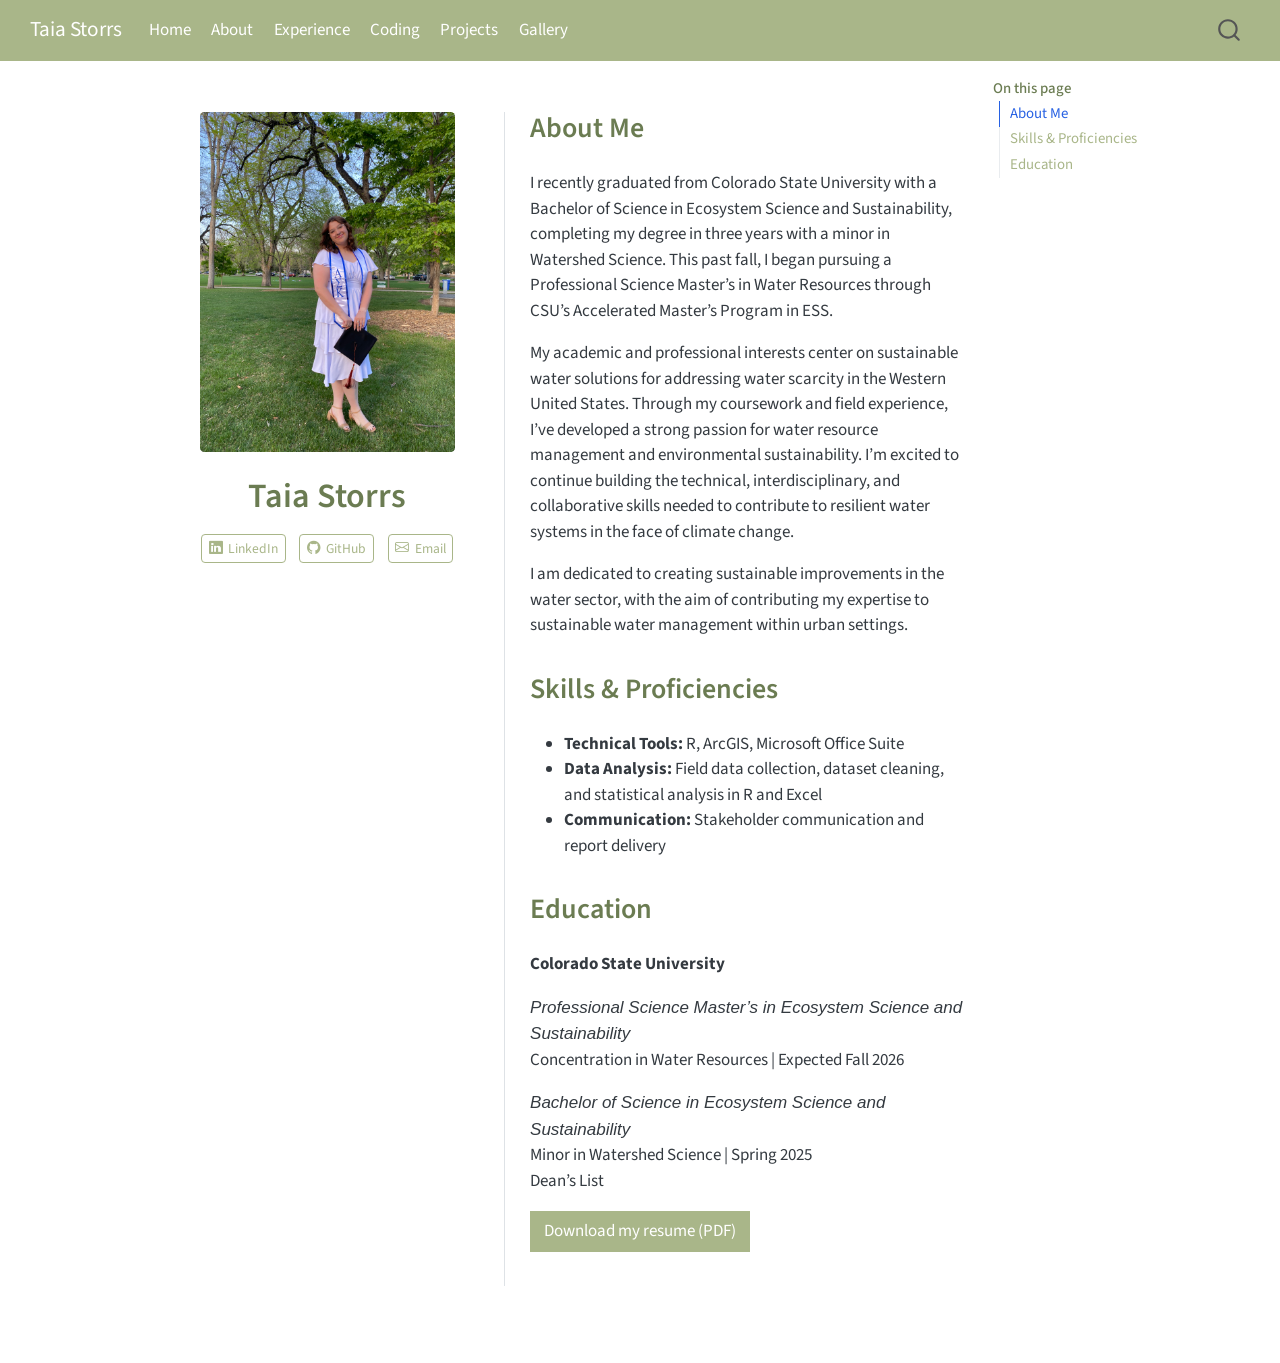
==== commit aaac8fa0: "new project added" ====
--- a/docs/about.html
+++ b/docs/about.html
@@ -108,7 +108,7 @@
   </li>  
   <li class="nav-item">
     <a class="nav-link" href="./projects.html"> 
-<span class="menu-text">Projects and Experience</span></a>
+<span class="menu-text">Projects</span></a>
   </li>  
   <li class="nav-item">
     <a class="nav-link" href="./gallery.html"> 
--- a/docs/styles.css
+++ b/docs/styles.css
@@ -5,6 +5,7 @@
 .btn-primary {
   background-color: #A9B689 !important;
   border-color: #A9B689 !important;
+  color: white !important;
 }
 .btn-outline-primary {
   color: #A9B689 !important;
